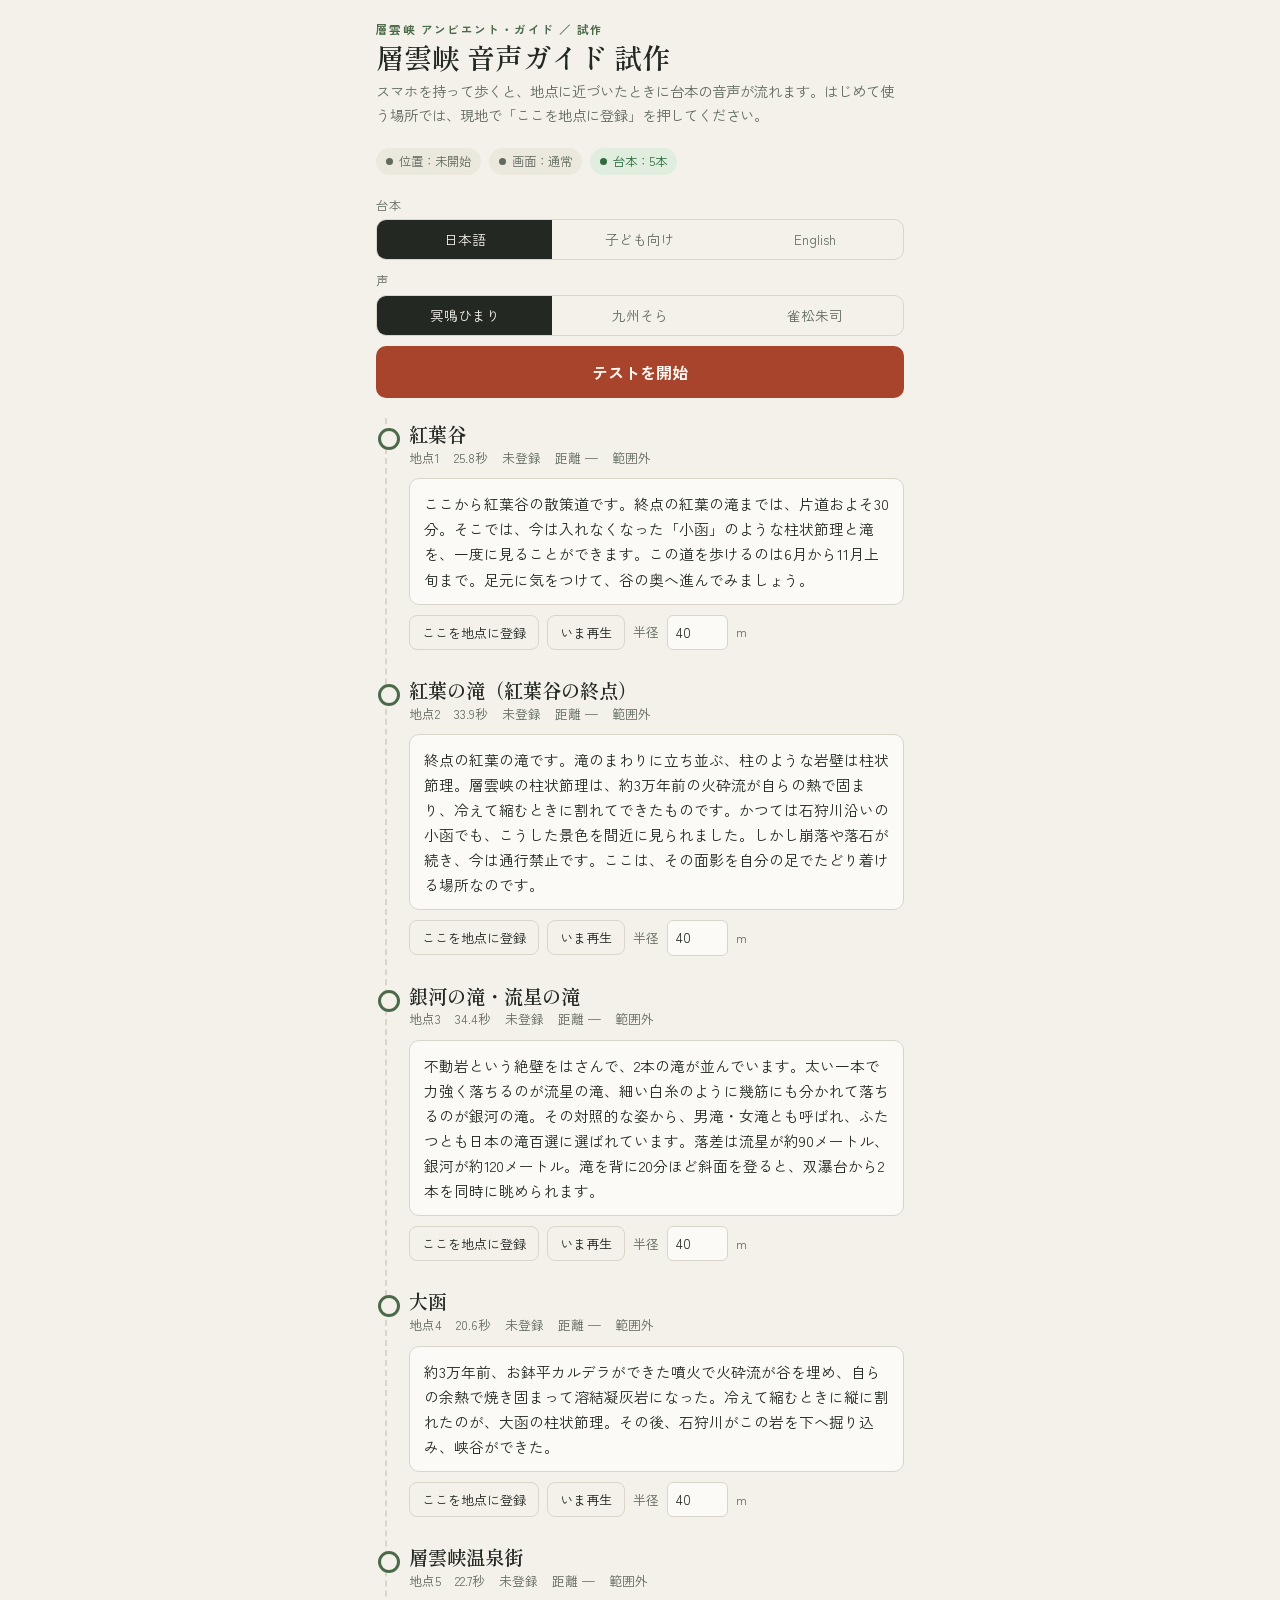
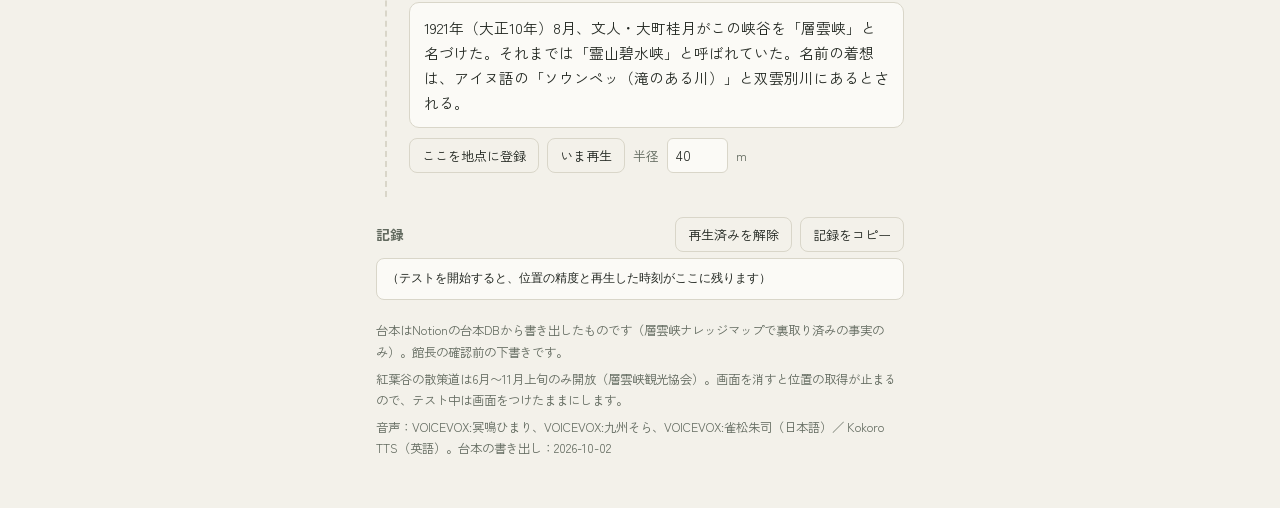
==== index.html @ 90bf6076 "層雲峡 音声ガイド 試作：プレーヤー、Notionの台本5本の音声、再生成スクリプト Co-Authored-By: Claude Opus 5.5 <noreply@anthropic.com> C" ====
<!doctype html>
<html lang="ja">
<head>
<meta charset="utf-8">
<meta name="viewport" content="width=device-width, initial-scale=1, viewport-fit=cover">
<meta name="robots" content="noindex, nofollow">
<title>層雲峡 音声ガイド 試作</title>
<link rel="preconnect" href="https://fonts.googleapis.com">
<link rel="stylesheet" href="https://fonts.googleapis.com/css2?family=Zen+Kaku+Gothic+New:wght@400;500;700&family=Shippori+Mincho:wght@600&display=swap">
<style>
/* Layout: one phone-width column — status, settings, start, trail points in walking order, log. */
:root{
  --bg:#f3f1ea; --surface:#fbfaf6; --ink:#232822; --muted:#626a5f; --line:#d9d6c9;
  --accent:#a8432c; --accent-ink:#fff8f3; --moss:#4c6a4a;
  --ok:#2f6b3f; --ok-bg:#e1eedf; --warn:#8a5a10; --warn-bg:#f5ead2; --off-bg:#ebe8de;
  --display:"Shippori Mincho","Hiragino Mincho ProN","Yu Mincho",serif;
  --body:"Zen Kaku Gothic New","Hiragino Sans","Noto Sans JP",system-ui,sans-serif;
  --mono:ui-monospace,"SFMono-Regular",Menlo,monospace;
  color-scheme:light;
}
@media (prefers-color-scheme:dark){:root:not([data-theme="light"]){
  --bg:#171a17; --surface:#1f231f; --ink:#e8e6dc; --muted:#a3a99c; --line:#343a33;
  --accent:#e0795d; --accent-ink:#1b0f0a; --moss:#9cbf96;
  --ok:#9fd3a8; --ok-bg:#1f3324; --warn:#e8c27a; --warn-bg:#382c15; --off-bg:#262a25; color-scheme:dark}}
:root[data-theme="dark"]{
  --bg:#171a17; --surface:#1f231f; --ink:#e8e6dc; --muted:#a3a99c; --line:#343a33;
  --accent:#e0795d; --accent-ink:#1b0f0a; --moss:#9cbf96;
  --ok:#9fd3a8; --ok-bg:#1f3324; --warn:#e8c27a; --warn-bg:#382c15; --off-bg:#262a25; color-scheme:dark}
*{box-sizing:border-box}
html{padding-top:env(safe-area-inset-top,0px);padding-bottom:env(safe-area-inset-bottom,0px)}
body{margin:0;background:var(--bg);color:var(--ink);font-family:var(--body);font-size:15px;line-height:1.7}
.wrap{max-width:560px;margin:0 auto;padding-inline:16px;padding-block:20px 48px;display:flex;flex-direction:column;gap:20px}
h1{font-family:var(--display);font-weight:600;font-size:1.75rem;line-height:1.25;margin:0;text-wrap:balance}
.lede{margin:4px 0 0;color:var(--muted);font-size:.9rem}
.eyebrow{font-size:.72rem;letter-spacing:.12em;color:var(--moss);font-weight:700}
.status{display:flex;flex-wrap:wrap;gap:8px;align-items:center}
.chip{display:inline-flex;align-items:center;gap:6px;font-size:.78rem;padding:3px 10px;border-radius:999px;background:var(--off-bg);color:var(--muted);font-variant-numeric:tabular-nums}
.chip.ok{background:var(--ok-bg);color:var(--ok)} .chip.warn{background:var(--warn-bg);color:var(--warn)}
.chip i{width:7px;height:7px;border-radius:50%;background:currentColor;display:inline-block}
.notice{font-size:.85rem;background:var(--warn-bg);color:var(--warn);padding:10px 12px;border-radius:8px}
.controls{display:flex;flex-direction:column;gap:10px}
.field{display:flex;flex-direction:column;gap:4px}
.field>span{font-size:.75rem;color:var(--muted);letter-spacing:.06em}
.seg{display:flex;border:1px solid var(--line);border-radius:10px;overflow:hidden}
.seg button{flex:1;border:0;background:transparent;color:var(--muted);font:inherit;font-size:.85rem;padding:8px 4px;cursor:pointer}
.seg button[aria-pressed="true"]{background:var(--ink);color:var(--bg)}
button{font-family:var(--body)}
.primary{border:0;border-radius:10px;background:var(--accent);color:var(--accent-ink);font-size:1rem;font-weight:700;padding:14px;cursor:pointer}
.primary[data-on="true"]{background:var(--surface);color:var(--accent);box-shadow:inset 0 0 0 2px var(--accent)}
.ghost{border:1px solid var(--line);background:transparent;color:var(--ink);border-radius:8px;font-size:.82rem;padding:7px 12px;cursor:pointer}
button:focus-visible,input:focus-visible{outline:2px solid var(--accent);outline-offset:2px}
.route{display:flex;flex-direction:column;border-left:2px dashed var(--line);margin-left:9px}
.point{position:relative;padding:4px 0 24px 22px;display:flex;flex-direction:column;gap:10px;min-width:0}
.point::before{content:"";position:absolute;left:-9px;top:10px;width:16px;height:16px;border-radius:50%;background:var(--bg);border:3px solid var(--moss)}
.point[data-state="in"]::before{border-color:var(--accent);background:var(--accent)}
.point[data-state="playing"]::before{border-color:var(--accent);background:var(--accent);box-shadow:0 0 0 5px color-mix(in srgb,var(--accent) 25%,transparent)}
.point h2{font-family:var(--display);font-weight:600;font-size:1.2rem;margin:0;line-height:1.3}
.meta{display:flex;flex-wrap:wrap;gap:4px 14px;font-size:.8rem;color:var(--muted);font-variant-numeric:tabular-nums}
.script{background:var(--surface);border:1px solid var(--line);border-radius:10px;padding:12px 14px;font-size:.92rem;margin:0}
.row{display:flex;flex-wrap:wrap;gap:8px;align-items:center}
.row label{font-size:.8rem;color:var(--muted)}
.row input{width:4.5em;font:inherit;font-size:.85rem;padding:5px 8px;border:1px solid var(--line);border-radius:6px;background:var(--surface);color:var(--ink);font-variant-numeric:tabular-nums}
.log h3{font-size:.85rem;margin:0;color:var(--muted);font-weight:700}
.log pre{font-family:var(--mono);font-size:.74rem;background:var(--surface);border:1px solid var(--line);border-radius:8px;padding:10px;margin:6px 0 0;max-height:220px;overflow:auto;white-space:pre-wrap;word-break:break-all}
.foot{font-size:.78rem;color:var(--muted);display:flex;flex-direction:column;gap:6px}
.foot a{color:inherit}
@media (prefers-reduced-motion:reduce){*{transition:none!important}}
</style>
</head>
<body>
<div class="wrap">
  <header>
    <div class="eyebrow">層雲峡 アンビエント・ガイド ／ 試作</div>
    <h1>層雲峡 音声ガイド 試作</h1>
    <p class="lede">スマホを持って歩くと、地点に近づいたときに台本の音声が流れます。はじめて使う場所では、現地で「ここを地点に登録」を押してください。</p>
  </header>

  <div class="status" aria-live="polite">
    <span class="chip" id="geoChip"><i></i><span id="geoText">位置：未開始</span></span>
    <span class="chip" id="wakeChip"><i></i><span id="wakeText">画面：通常</span></span>
    <span class="chip" id="dataChip"><i></i><span id="dataText">台本：読み込み中</span></span>
  </div>
  <div class="notice" id="notice" hidden></div>

  <div class="controls">
    <div class="field"><span>台本</span>
      <div class="seg" role="group" aria-label="台本の種類" id="modeSeg">
        <button id="m-core" data-mode="core" aria-pressed="true">日本語</button>
        <button id="m-kids" data-mode="kids" aria-pressed="false">子ども向け</button>
        <button id="m-en" data-mode="en" aria-pressed="false">English</button>
      </div>
    </div>
    <div class="field"><span>声</span>
      <div class="seg" role="group" aria-label="声" id="voiceSeg"></div>
    </div>
    <button class="primary" id="startBtn" data-on="false">テストを開始</button>
  </div>

  <section class="route" id="route" aria-label="地点"></section>

  <section class="log">
    <div class="row" style="justify-content:space-between">
      <h3>記録</h3>
      <div class="row">
        <button class="ghost" id="resetBtn">再生済みを解除</button>
        <button class="ghost" id="copyBtn">記録をコピー</button>
      </div>
    </div>
    <pre id="log">（テストを開始すると、位置の精度と再生した時刻がここに残ります）</pre>
  </section>

  <footer class="foot">
    <span>台本はNotionの台本DBから書き出したものです（層雲峡ナレッジマップで裏取り済みの事実のみ）。館長の確認前の下書きです。</span>
    <span>紅葉谷の散策道は6月〜11月上旬のみ開放（層雲峡観光協会）。画面を消すと位置の取得が止まるので、テスト中は画面をつけたままにします。</span>
    <span id="credit">音声：</span>
  </footer>
</div>
<audio id="player" preload="auto" playsinline></audio>
<script>
const SILENT="[data-uri]";
const KEY="sounkyo-voice-guide-v1";
let saved={};try{saved=JSON.parse(localStorage.getItem(KEY)||"{}")}catch(e){saved={}}
const persist=()=>{try{localStorage.setItem(KEY,JSON.stringify(saved))}catch(e){}};
let guide=null,mode="core",voice={ja:"himari",en:"heart"},running=false,watchId=null,last=null,wakeLock=null,nowPlaying=null;
const played=new Set(),lines=[],$=id=>document.getElementById(id),player=$("player");
const fmt=d=>d.toLocaleTimeString("ja-JP",{hour:"2-digit",minute:"2-digit",second:"2-digit"});
function log(m){lines.push(fmt(new Date())+"  "+m);$("log").textContent=lines.join("\n");$("log").scrollTop=1e9}
function chip(id,txt,cls,t){$(id).className="chip"+(cls?" "+cls:"");$(txt).textContent=t}
function dist(a,b){const R=6371000,r=x=>x*Math.PI/180,dLa=r(b.lat-a.lat),dLo=r(b.lng-a.lng);
  const h=Math.sin(dLa/2)**2+Math.cos(r(a.lat))*Math.cos(r(b.lat))*Math.sin(dLo/2)**2;return 2*R*Math.asin(Math.sqrt(h))}
const lang=()=>mode==="en"?"en":"ja";
const track=p=>p.audio[`${mode}:${voice[lang()]}`];

function renderVoices(){
  const seg=$("voiceSeg");seg.innerHTML="";
  Object.entries(guide.voices[lang()]).forEach(([id,v])=>{
    const b=document.createElement("button");b.id="v-"+id;b.textContent=v.label;b.setAttribute("aria-pressed",String(voice[lang()]===id));
    b.addEventListener("click",()=>{voice[lang()]=id;renderVoices();render()});seg.appendChild(b)});
  const ja=Object.values(guide.voices.ja).map(v=>v.credit),en=[...new Set(Object.values(guide.voices.en).map(v=>v.credit))];
  $("credit").textContent=`音声：${ja.join("、")}（日本語）／ ${en.join("、")}（英語）。台本の書き出し：${guide.exported_at}`;
}

function render(){
  if(!guide)return;const route=$("route");route.innerHTML="";
  guide.points.forEach((p,i)=>{
    const s=saved[p.id]||{},radius=s.radius||40;let d=null,state="out";
    if(last&&s.lat){d=dist(last,s);if(d<=radius)state="in"}
    if(nowPlaying===p.id)state="playing";
    const t=track(p);
    const where=s.lat?`登録済み（±${Math.round(s.acc)}m）`:"未登録";
    const tag=nowPlaying===p.id?"再生中":played.has(p.id)?"再生済み":state==="in"?"範囲内":"範囲外";
    const el=document.createElement("article");el.className="point";el.dataset.state=state;
    el.innerHTML=`<div><h2>${p.place}</h2><div class="meta"><span>地点${i+1}</span><span>${t?t.seconds+"秒":""}</span><span>${where}</span><span>${d==null?"距離 —":"あと "+Math.round(d)+" m"}</span><span>${tag}</span></div></div>
      <p class="script" lang="${lang()}">${p[mode]}</p>
      <div class="row">
        <button class="ghost" data-act="here" data-id="${p.id}">ここを地点に登録</button>
        <button class="ghost" data-act="play" data-id="${p.id}">${nowPlaying===p.id?"止める":"いま再生"}</button>
        ${s.lat?`<button class="ghost" data-act="clear" data-id="${p.id}">登録を消す</button>`:""}
        <label for="r-${p.id}">半径</label><input id="r-${p.id}" type="number" inputmode="numeric" min="10" max="200" step="5" value="${radius}" data-id="${p.id}"><label for="r-${p.id}">m</label>
      </div>`;
    route.appendChild(el)});
}

function play(p,why){
  const t=track(p);if(!t)return;
  player.src=t.src;nowPlaying=p.id;render();
  player.play().then(()=>log(`${p.place} 再生開始［${why}］${last?" 精度±"+Math.round(last.acc)+"m":""}`))
    .catch(e=>{nowPlaying=null;render();log(`${p.place} を再生できませんでした（${e.name}）。「テストを開始」を押してから試してください`)});
  if("mediaSession" in navigator)navigator.mediaSession.metadata=new MediaMetadata({title:p.place,artist:"層雲峡 音声ガイド"});
}
player.addEventListener("ended",()=>{if(nowPlaying){const p=guide.points.find(x=>x.id===nowPlaying);log(`${p.place} 再生終了`)}nowPlaying=null;render()});

function onPos(pos){
  last={lat:pos.coords.latitude,lng:pos.coords.longitude,acc:pos.coords.accuracy};
  chip("geoChip","geoText",last.acc<=30?"ok":"warn",`位置：±${Math.round(last.acc)}m`);
  if(running&&!nowPlaying){for(const p of guide.points){const s=saved[p.id];if(!s||!s.lat||played.has(p.id))continue;
    const d=dist(last,s);if(d<=(s.radius||40)){played.add(p.id);play(p,`自動 距離${Math.round(d)}m`);break}}}
  render();
}
function onErr(err){
  chip("geoChip","geoText","warn","位置：使えない");
  $("notice").textContent=(err.code===1?"位置の利用が許可されていません。ブラウザの設定でこのサイトの位置情報を許可してください。":"位置を取得できませんでした。空が開けた場所で少し待ってください。")+" 位置が使えない間も「いま再生」で音声は聞けます。";
  $("notice").hidden=false;log("位置エラー: "+(err.message||err.code));
}

async function toggle(){
  running=!running;const b=$("startBtn");b.dataset.on=String(running);b.textContent=running?"テストを止める":"テストを開始";
  if(running){
    player.src=SILENT;player.play().catch(()=>{});
    try{wakeLock=await navigator.wakeLock.request("screen");chip("wakeChip","wakeText","ok","画面：つけたまま");
      wakeLock.addEventListener("release",()=>chip("wakeChip","wakeText","","画面：通常"))}catch(e){chip("wakeChip","wakeText","warn","画面：手動でつけたまま")}
    if(navigator.geolocation){watchId=navigator.geolocation.watchPosition(onPos,onErr,{enableHighAccuracy:true,maximumAge:2000,timeout:20000});chip("geoChip","geoText","","位置：取得中");log("テスト開始")}
    else onErr({code:2,message:"この端末は位置情報に対応していません"});
  }else{
    if(watchId!=null)navigator.geolocation.clearWatch(watchId);watchId=null;
    try{wakeLock&&wakeLock.release()}catch(e){}
    player.pause();nowPlaying=null;render();log("テスト停止");
  }
}

$("route").addEventListener("click",e=>{
  const b=e.target.closest("button");if(!b)return;const p=guide.points.find(x=>x.id===b.dataset.id);
  if(b.dataset.act==="play"){if(nowPlaying===p.id){player.pause();nowPlaying=null;render();log(`${p.place} を停止`)}else play(p,"手動")}
  if(b.dataset.act==="here"){
    if(!last){log(`${p.place}：まだ位置が取れていません。テストを開始して精度が出るまで待ってください`);return}
    saved[p.id]={...(saved[p.id]||{}),lat:last.lat,lng:last.lng,acc:last.acc};persist();
    log(`${p.place} を登録 ${last.lat.toFixed(5)}, ${last.lng.toFixed(5)} ±${Math.round(last.acc)}m`);render()}
  if(b.dataset.act==="clear"){const r=(saved[p.id]||{}).radius;saved[p.id]=r?{radius:r}:{};persist();log(`${p.place} の登録を消去`);render()}
});
$("route").addEventListener("change",e=>{
  if(!e.target.matches("input[type=number]"))return;const v=Math.max(10,Math.min(200,+e.target.value||40));
  saved[e.target.dataset.id]={...(saved[e.target.dataset.id]||{}),radius:v};persist();log(`半径を ${v}m に変更`);render()});
document.querySelectorAll("#modeSeg button").forEach(b=>b.addEventListener("click",()=>{
  mode=b.dataset.mode;document.querySelectorAll("#modeSeg button").forEach(x=>x.setAttribute("aria-pressed",String(x===b)));renderVoices();render()}));
$("startBtn").addEventListener("click",toggle);
$("resetBtn").addEventListener("click",()=>{played.clear();log("再生済みを解除");render()});
$("copyBtn").addEventListener("click",async()=>{
  const t=lines.join("\n")||"（記録なし）";
  try{await navigator.clipboard.writeText(t);log("記録をコピーしました")}
  catch(e){const r=document.createRange();r.selectNodeContents($("log"));const s=getSelection();s.removeAllRanges();s.addRange(r);log("コピーできなかったので記録を選択しました。長押しでコピーしてください")}});

fetch("guide.json",{cache:"no-store"}).then(r=>r.json()).then(g=>{guide=g;chip("dataChip","dataText","ok",`台本：${g.points.length}本`);renderVoices();render()})
  .catch(()=>{chip("dataChip","dataText","warn","台本：読み込めない");$("notice").textContent="台本（guide.json）を読み込めませんでした。ページを再読み込みしてください。";$("notice").hidden=false});
</script>
</body>
</html>
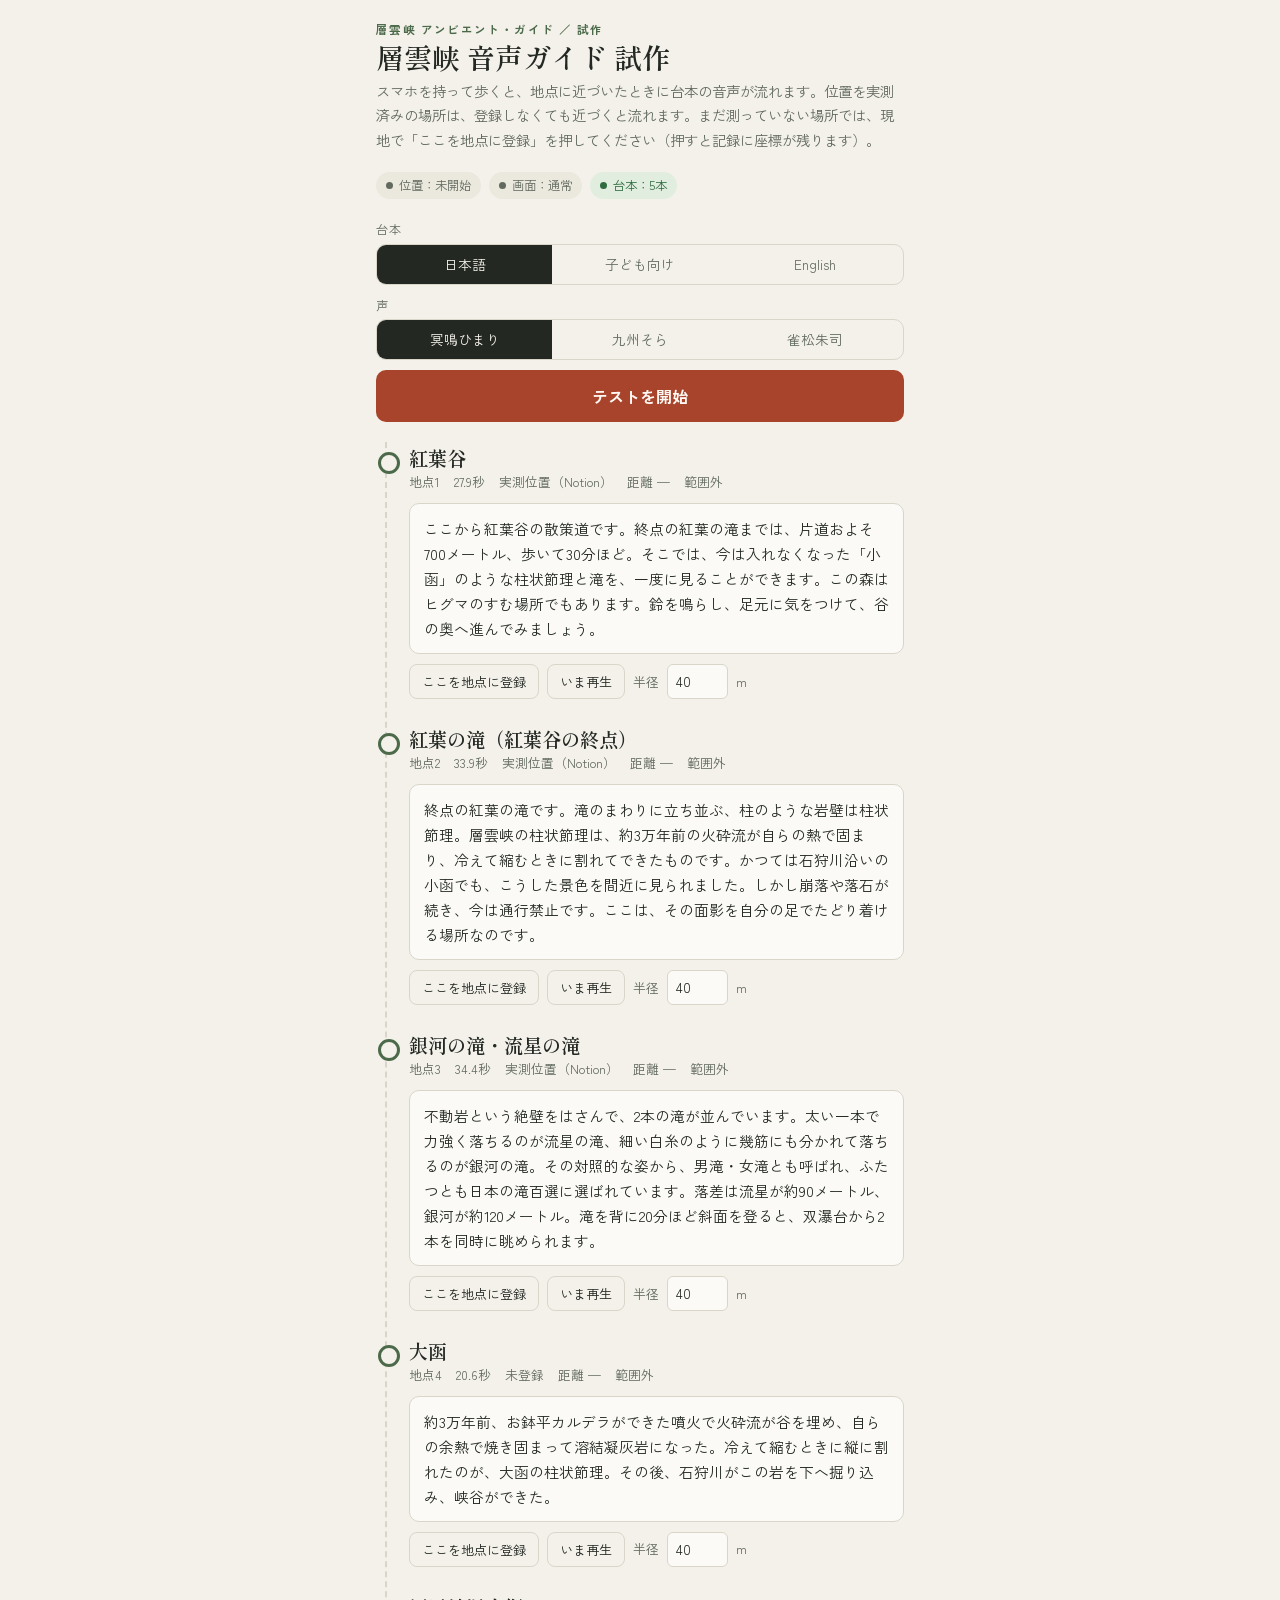
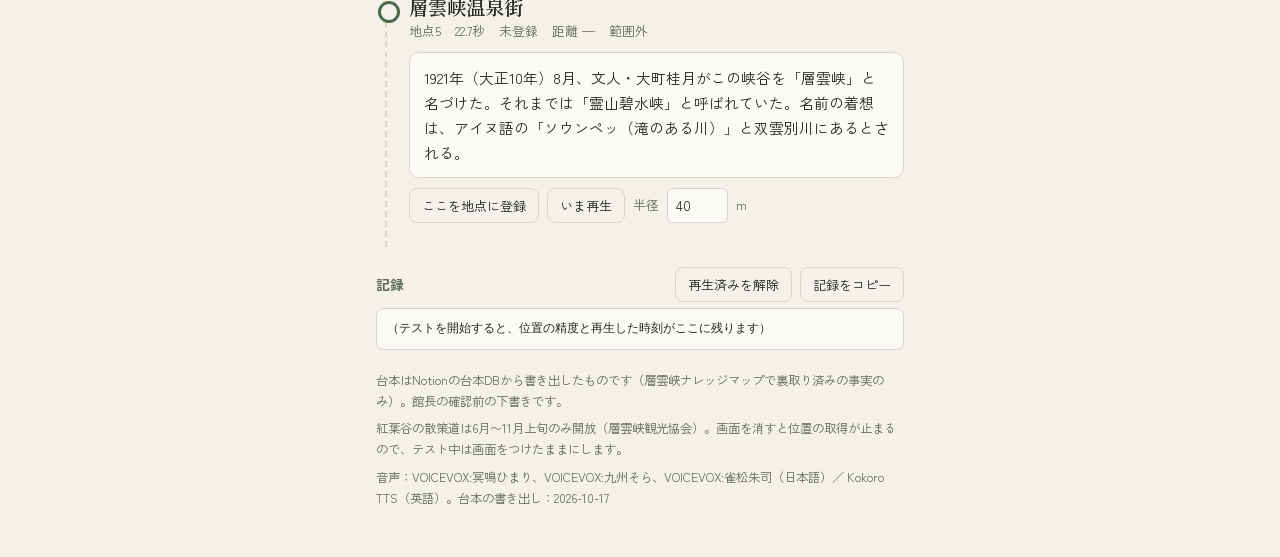
==== commit 5ac1cc7f: "現地で測った位置を反映し、紅葉谷のビューポイントを地図に表示 - 紅葉谷入口・紅葉の滝・銀河流星の滝を実測位置に、大函はGoogleマップの位置に更新 - 紅葉谷の見どころ6か所（ウダイカンバ・クマゲ" ====
--- a/index.html
+++ b/index.html
@@ -72,7 +72,7 @@
   <header>
     <div class="eyebrow">層雲峡 アンビエント・ガイド ／ 試作</div>
     <h1>層雲峡 音声ガイド 試作</h1>
-    <p class="lede">スマホを持って歩くと、地点に近づいたときに台本の音声が流れます。はじめて使う場所では、現地で「ここを地点に登録」を押してください。</p>
+    <p class="lede">スマホを持って歩くと、地点に近づいたときに台本の音声が流れます。位置を実測済みの場所は、登録しなくても近づくと流れます。まだ測っていない場所では、現地で「ここを地点に登録」を押してください（押すと記録に座標が残ります）。</p>
   </header>
 
   <div class="status" aria-live="polite">
@@ -140,14 +140,18 @@
   $("credit").textContent=`音声：${ja.join("、")}（日本語）／ ${en.join("、")}（英語）。台本の書き出し：${guide.exported_at}`;
 }
 
+/* Position used for auto-play: the position measured on site (Notion, via guide.json) wins; this phone's own registration is used only where nothing is measured yet */
+function spot(p){const L=p.location||{},own=saved[p.id]||{};
+  if(L.measured&&L.lat!=null)return {lat:L.lat,lng:L.lng,radius:own.radius,src:"measured"};
+  return own.lat?{...own,src:"phone"}:{radius:own.radius,src:"none"}}
 function render(){
   if(!guide)return;const route=$("route");route.innerHTML="";
   guide.points.forEach((p,i)=>{
-    const s=saved[p.id]||{},radius=s.radius||40;let d=null,state="out";
+    const s=spot(p),radius=s.radius||40;let d=null,state="out";
     if(last&&s.lat){d=dist(last,s);if(d<=radius)state="in"}
     if(nowPlaying===p.id)state="playing";
     const t=track(p);
-    const where=s.lat?`登録済み（±${Math.round(s.acc)}m）`:"未登録";
+    const where=s.src==="measured"?"実測位置（Notion）":s.src==="phone"?`この端末で登録（±${Math.round(s.acc)}m）`:"未登録";
     const tag=nowPlaying===p.id?"再生中":played.has(p.id)?"再生済み":state==="in"?"範囲内":"範囲外";
     const el=document.createElement("article");el.className="point";el.dataset.state=state;
     el.innerHTML=`<div><h2>${p.place}</h2><div class="meta"><span>地点${i+1}</span><span>${t?t.seconds+"秒":""}</span><span>${where}</span><span>${d==null?"距離 —":"あと "+Math.round(d)+" m"}</span><span>${tag}</span></div></div>
@@ -155,7 +159,7 @@
       <div class="row">
         <button class="ghost" data-act="here" data-id="${p.id}">ここを地点に登録</button>
         <button class="ghost" data-act="play" data-id="${p.id}">${nowPlaying===p.id?"止める":"いま再生"}</button>
-        ${s.lat?`<button class="ghost" data-act="clear" data-id="${p.id}">登録を消す</button>`:""}
+        ${(saved[p.id]||{}).lat?`<button class="ghost" data-act="clear" data-id="${p.id}">端末の登録を消す</button>`:""}
         <label for="r-${p.id}">半径</label><input id="r-${p.id}" type="number" inputmode="numeric" min="10" max="200" step="5" value="${radius}" data-id="${p.id}"><label for="r-${p.id}">m</label>
       </div>`;
     route.appendChild(el)});
@@ -173,7 +177,7 @@
 function onPos(pos){
   last={lat:pos.coords.latitude,lng:pos.coords.longitude,acc:pos.coords.accuracy};
   chip("geoChip","geoText",last.acc<=30?"ok":"warn",`位置：±${Math.round(last.acc)}m`);
-  if(running&&!nowPlaying){for(const p of guide.points){const s=saved[p.id];if(!s||!s.lat||played.has(p.id))continue;
+  if(running&&!nowPlaying){for(const p of guide.points){const s=spot(p);if(!s.lat||played.has(p.id))continue;
     const d=dist(last,s);if(d<=(s.radius||40)){played.add(p.id);play(p,`自動 距離${Math.round(d)}m`);break}}}
   render();
 }
